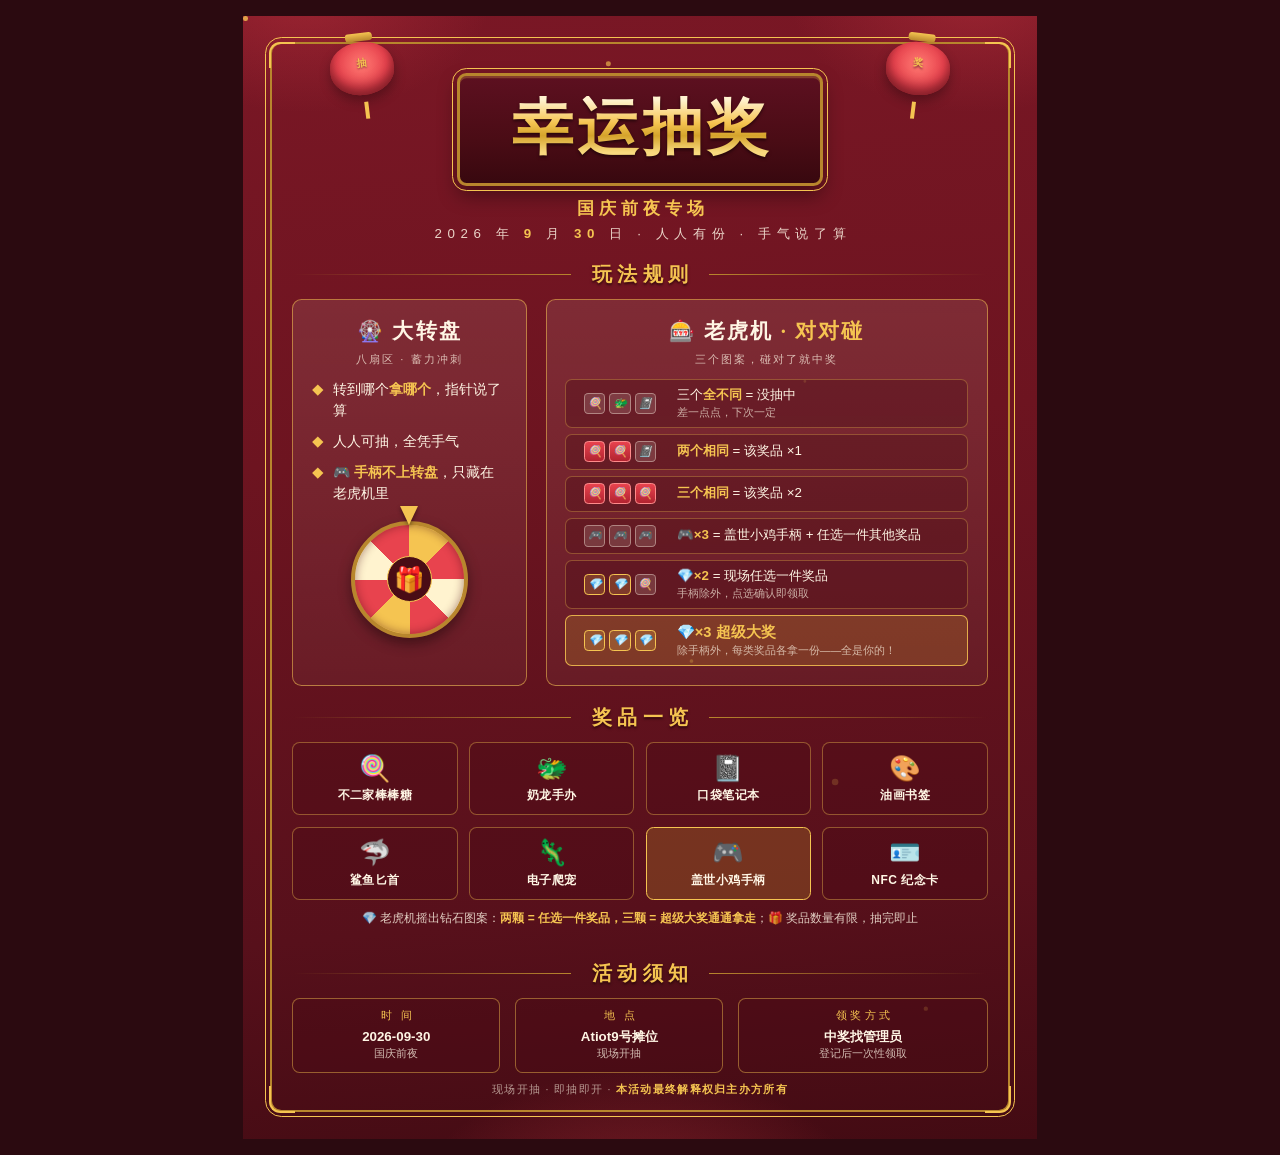
==== poster/lucky-draw-A4.html @ e407a7b1 "新增: 幸运抽奖 A4 竖版宣传海报（红金国潮庆典风） - 新增 poster/lucky-draw-A4.html：A4 竖版海报源文件，单文件 HTML 内嵌全部 CSS 无外部依赖，@page " ====
<!doctype html>
<html lang="zh-CN">
<head>
<meta charset="utf-8">
<meta name="viewport" content="width=device-width, initial-scale=1">
<title>幸运抽奖 · 国庆前夜（A4 海报）</title>
<style>
  /* ───────── 设计 token：红金国潮庆典 ─────────
     深红 #6D1420（底） · 大红 #E8434E（灯笼/点缀）
     鎏金 #F5C451（标题/金线） · 赤金 #B8862D（暗金描边）
     米白 #FFF6E5（正文） · 绛 #4A0C15（牌匾/暗部）
     字体角色：标题=宋体衬线大字 · 正文/数据=黑体        */
  :root {
    --red-deep: #6D1420;
    --red: #E8434E;
    --gold: #F5C451;
    --gold-deep: #B8862D;
    --paper: #FFF6E5;
    --maroon: #4A0C15;
    --serif: "Noto Serif SC", "Songti SC", "STSong", "SimSun", serif;
    --sans: "PingFang SC", "Microsoft YaHei", "Noto Sans SC", sans-serif;
  }
  * { box-sizing: border-box; margin: 0; padding: 0; }
  html, body { background: #2b0a10; }
  body { display: flex; justify-content: center; padding: 16px 0; }
  .poster {
    width: 210mm; height: 297mm;
    background:
      radial-gradient(ellipse 90mm 60mm at 50% 108%, rgba(232, 67, 78, .38), transparent 70%),
      radial-gradient(ellipse 70mm 45mm at 8% -2%, rgba(232, 67, 78, .30), transparent 70%),
      radial-gradient(ellipse 70mm 45mm at 92% -2%, rgba(232, 67, 78, .30), transparent 70%),
      linear-gradient(175deg, #7a1725 0%, var(--red-deep) 38%, #57101b 78%, #430b13 100%);
    color: var(--paper);
    font-family: var(--sans);
    position: relative;
    overflow: hidden;
    -webkit-print-color-adjust: exact; print-color-adjust: exact;
  }
  /* 金粉：一层 box-shadow 点阵，印刷安全 */
  .dust, .dust::after {
    content: ""; position: absolute; width: 1.2mm; height: 1.2mm; border-radius: 50%;
    background: var(--gold); opacity: .8;
    box-shadow: 38mm 30mm 0 -0.2mm rgba(245,196,81,.55), 172mm 44mm 0 0.3mm rgba(245,196,81,.4),
      26mm 118mm 0 -0.3mm rgba(245,196,81,.45), 186mm 132mm 0 -0.1mm rgba(245,196,81,.5),
      14mm 205mm 0 0.2mm rgba(245,196,81,.4), 196mm 236mm 0 -0.2mm rgba(245,196,81,.5),
      30mm 262mm 0 0 mm rgba(245,196,81,.4), 178mm 272mm 0 -0.3mm rgba(245,196,81,.45);
  }
  .dust::after {
    transform: translate(96mm, 12mm);
    box-shadow: 52mm 84mm 0 -0.3mm rgba(245,196,81,.4), 60mm 190mm 0 0.2mm rgba(245,196,81,.45),
      22mm 158mm 0 -0.2mm rgba(245,196,81,.5), 84mm 250mm 0 -0.1mm rgba(245,196,81,.4);
  }
  /* 双线金框 + 四角回纹点缀 */
  .frame {
    position: absolute; inset: 7mm;
    border: 0.7mm solid var(--gold-deep);
    outline: 0.25mm solid var(--gold);
    outline-offset: 1.3mm;
    border-radius: 3mm;
    pointer-events: none;
  }
  .frame i {
    position: absolute; width: 7mm; height: 7mm;
    border: 0.7mm solid var(--gold);
  }
  .frame i:nth-child(1) { top: -0.7mm; left: -0.7mm; border-right: none; border-bottom: none; border-radius: 3mm 0 0 0; }
  .frame i:nth-child(2) { top: -0.7mm; right: -0.7mm; border-left: none; border-bottom: none; border-radius: 0 3mm 0 0; }
  .frame i:nth-child(3) { bottom: -0.7mm; left: -0.7mm; border-right: none; border-top: none; border-radius: 0 0 0 3mm; }
  .frame i:nth-child(4) { bottom: -0.7mm; right: -0.7mm; border-left: none; border-top: none; border-radius: 0 0 3mm 0; }

  .inner { position: absolute; inset: 13mm 13mm 11mm; display: flex; flex-direction: column; }

  /* ── 头部：灯笼 + 烫金牌匾 ── */
  header { text-align: center; position: relative; padding-top: 2mm; }
  .lantern {
    position: absolute; top: -6mm; width: 17mm; height: 14mm;
    background: radial-gradient(ellipse at 50% 42%, #ff7a72 0%, var(--red) 55%, #a8222e 100%);
    border-radius: 50% / 46%;
    box-shadow: inset 0 -2mm 3mm rgba(74, 12, 21, .55), 0 1.5mm 3mm rgba(0,0,0,.3);
  }
  .lantern::before, .lantern::after { content: ""; position: absolute; left: 50%; transform: translateX(-50%); }
  .lantern::before { top: -2.4mm; width: 7mm; height: 2.2mm; background: linear-gradient(180deg, var(--gold), var(--gold-deep)); border-radius: 0.8mm; }
  .lantern::after { bottom: -6.5mm; width: 1mm; height: 4.5mm; background: var(--gold); }
  .lantern.l { left: 10mm; transform: rotate(-7deg); }
  .lantern.r { right: 10mm; transform: rotate(7deg); }
  .lantern small {
    position: absolute; top: 3.6mm; left: 0; right: 0; text-align: center;
    font-size: 7.5pt; font-weight: 700; color: var(--gold); text-shadow: 0 0.3mm 0.5mm rgba(74,12,21,.6);
  }
  .plaque {
    display: inline-block; padding: 5.5mm 13mm 6mm;
    background: linear-gradient(180deg, #5d1020, var(--maroon) 60%, #38080f);
    border: 0.8mm solid var(--gold-deep);
    outline: 0.3mm solid var(--gold);
    outline-offset: 1.1mm;
    border-radius: 2.5mm;
    box-shadow: 0 2.5mm 5mm rgba(0,0,0,.38), inset 0 0.6mm 0 rgba(245,196,81,.25);
  }
  h1 {
    font-family: var(--serif); font-weight: 900; font-size: 46pt; line-height: 1.04;
    letter-spacing: 0.06em; text-indent: 0.06em;
    background: linear-gradient(180deg, #fff3cf 6%, var(--gold) 42%, #d5a32b 62%, #f8d97e 88%);
    -webkit-background-clip: text; background-clip: text; color: transparent;
    filter: drop-shadow(0 0.7mm 0.4mm rgba(20, 2, 4, .65));
  }
  .sub {
    margin-top: 3.2mm; font-size: 12.5pt; font-weight: 700; letter-spacing: 0.3em; text-indent: 0.3em;
    color: var(--gold);
  }
  .date {
    margin-top: 1.2mm; font-size: 10pt; letter-spacing: 0.42em; text-indent: 0.42em;
    color: rgba(255, 246, 229, .85);
  }
  .date b { color: var(--gold); font-weight: 700; }

  /* ── 分节金线标题 ── */
  .sec {
    display: flex; align-items: center; gap: 4mm; margin: 4.8mm 0 3mm;
  }
  .sec::before, .sec::after { content: ""; flex: 1; height: 0.35mm; background: linear-gradient(90deg, transparent, var(--gold-deep)); }
  .sec::after { background: linear-gradient(90deg, var(--gold-deep), transparent); }
  .sec b {
    font-family: var(--serif); font-size: 15pt; font-weight: 900; color: var(--gold);
    letter-spacing: 0.28em; text-indent: 0.28em; white-space: nowrap;
    text-shadow: 0 0.4mm 0.6mm rgba(20,2,4,.6);
  }

  /* ── 玩法双卡 ── */
  .games { display: grid; grid-template-columns: 62mm 1fr; gap: 5mm; }
  .card {
    background: linear-gradient(180deg, rgba(255,246,229,.10), rgba(255,246,229,.045));
    border: 0.35mm solid rgba(245, 196, 81, .55);
    border-radius: 2.5mm;
    padding: 4.5mm 5mm 5mm;
  }
  .card h3 {
    font-family: var(--serif); font-size: 15.5pt; font-weight: 900; color: var(--paper);
    letter-spacing: 0.1em; text-align: center;
  }
  .card h3 em { font-style: normal; color: var(--gold); }
  .card .tag {
    margin: 1.8mm 0 3.2mm; text-align: center; font-size: 8.5pt; letter-spacing: 0.18em;
    color: rgba(255, 246, 229, .72);
  }
  .card ul { list-style: none; display: grid; gap: 2.6mm; }
  .card li {
    position: relative; padding-left: 5.5mm; font-size: 10.5pt; line-height: 1.5;
  }
  .card li::before {
    content: ""; position: absolute; left: 0.6mm; top: 1.9mm;
    width: 2mm; height: 2mm; transform: rotate(45deg);
    background: var(--gold);
  }
  .card li b { color: var(--gold); }
  /* 迷你转盘（纯 CSS 装饰，补大转盘卡片下部留白） */
  .mini-wheel {
    margin: 4.5mm auto 0.5mm; width: 31mm; height: 31mm; border-radius: 50%;
    background: conic-gradient(
      var(--gold) 0 45deg, var(--red) 0 90deg, #fff3cf 0 135deg, var(--red) 0 180deg,
      var(--gold) 0 225deg, var(--red) 0 270deg, #fff3cf 0 315deg, var(--red) 0 360deg);
    border: 1.2mm solid var(--gold-deep);
    box-shadow: 0 1.5mm 3.5mm rgba(0, 0, 0, .4), inset 0 0 2.5mm rgba(74, 12, 21, .45);
    position: relative;
  }
  .mini-wheel::after {
    content: "🎁"; position: absolute; inset: 0; margin: auto;
    width: 11.5mm; height: 11.5mm; border-radius: 50%;
    background: var(--maroon); border: 0.5mm solid var(--gold);
    display: grid; place-items: center; font-size: 6.5mm;
  }
  .mini-wheel .ptr {
    position: absolute; top: -5mm; left: 50%; transform: translateX(-50%);
    width: 0; height: 0; border: 2.6mm solid transparent; border-top: 5.2mm solid var(--gold);
    filter: drop-shadow(0 0.6mm 0.6mm rgba(0, 0, 0, .45));
  }

  /* 对对碰规则表 */
  .rules { display: grid; gap: 1.6mm; }
  .rule {
    display: grid; grid-template-columns: 24mm 1fr; align-items: center; gap: 3mm;
    background: rgba(74, 12, 21, .35);
    border: 0.25mm solid rgba(245, 196, 81, .32);
    border-radius: 1.8mm; padding: 1.7mm 3mm 1.7mm 2.2mm;
  }
  .rule.hot { border-color: rgba(245, 196, 81, .85); background: rgba(184, 134, 45, .28); }
  .combo { display: flex; gap: 1.1mm; justify-content: center; }
  .combo .t {
    width: 5.6mm; height: 5.6mm; border-radius: 1.1mm;
    background: rgba(255, 246, 229, .14);
    border: 0.25mm solid rgba(255, 246, 229, .4);
    display: grid; place-items: center; font-size: 8.5pt; line-height: 1;
  }
  .combo .t.on { background: linear-gradient(180deg, var(--red), #b22330); border-color: #ff8b8b; }
  .combo .t.dm { background: rgba(245, 196, 81, .2); border-color: var(--gold); }
  .rule .what { font-size: 10pt; line-height: 1.42; }
  .rule .what b { color: var(--gold); }
  .rule .what small { display: block; font-size: 8pt; color: rgba(255, 246, 229, .68); }
  .rule.big .what b { font-size: 11pt; }

  /* ── 奖品墙 ── */
  .wall { display: grid; grid-template-columns: repeat(4, 1fr); gap: 3mm; }
  .prize {
    background: rgba(74, 12, 21, .32);
    border: 0.3mm solid rgba(245, 196, 81, .4);
    border-radius: 2mm;
    padding: 2.8mm 1mm 2.6mm;
    text-align: center;
  }
  .prize .e { display: block; font-size: 19pt; line-height: 1.15; }
  .prize .n { display: block; margin-top: 1.2mm; font-size: 9pt; font-weight: 600; letter-spacing: 0.04em; }
  .prize.jp { border-color: var(--gold); background: rgba(184, 134, 45, .3); }
  .wall-note {
    margin-top: 2.8mm; text-align: center; font-size: 9pt; color: rgba(255, 246, 229, .82);
  }
  .wall-note b { color: var(--gold); }

  /* ── 底栏 ── */
  footer { margin-top: auto; }
  .info { display: grid; grid-template-columns: 1fr 1fr 1.2fr; gap: 4mm; }
  .info .cell {
    border: 0.3mm solid rgba(245, 196, 81, .45); border-radius: 2mm;
    padding: 2.6mm 3mm; text-align: center;
    background: rgba(74, 12, 21, .3);
  }
  .info .k { font-size: 8pt; letter-spacing: 0.3em; text-indent: 0.3em; color: var(--gold); }
  .info .v { margin-top: 1.2mm; font-size: 10pt; font-weight: 700; line-height: 1.4; }
  .info .v small { display: block; font-size: 8.5pt; font-weight: 400; color: rgba(255, 246, 229, .75); }
  .fine {
    margin-top: 2.6mm; text-align: center; font-size: 8pt; letter-spacing: 0.12em;
    color: rgba(255, 246, 229, .6);
  }
  .fine b { color: var(--gold); font-weight: 700; }

  /* A4 打印：一页铺满 */
  @page { size: A4 portrait; margin: 0; }
  @media print {
    body { padding: 0; background: none; }
    .poster { width: 210mm; height: 297mm; }
  }
</style>
</head>
<body>
<div class="poster">
  <div class="dust"></div>
  <div class="frame"><i></i><i></i><i></i><i></i></div>
  <div class="inner">

    <header>
      <span class="lantern l"><small>抽</small></span>
      <span class="lantern r"><small>奖</small></span>
      <div class="plaque"><h1>幸运抽奖</h1></div>
      <p class="sub">国庆前夜专场</p>
      <p class="date">2026 年 <b>9</b> 月 <b>30</b> 日 · 人人有份 · 手气说了算</p>
    </header>

    <div class="sec"><b>玩法规则</b></div>
    <section class="games">
      <article class="card">
        <h3>🎡 大转盘</h3>
        <p class="tag">八扇区 · 蓄力冲刺</p>
        <ul>
          <li>转到哪个<b>拿哪个</b>，指针说了算</li>
          <li>人人可抽，全凭手气</li>
          <li><b>🎮 手柄不上转盘</b>，只藏在老虎机里</li>
        </ul>
        <div class="mini-wheel"><i class="ptr"></i></div>
      </article>
      <article class="card">
        <h3>🎰 老虎机 <em>· 对对碰</em></h3>
        <p class="tag">三个图案，碰对了就中奖</p>
        <div class="rules">
          <div class="rule">
            <span class="combo"><i class="t">🍭</i><i class="t">🐲</i><i class="t">📓</i></span>
            <span class="what">三个<b>全不同</b> = 没抽中<small>差一点点，下次一定</small></span>
          </div>
          <div class="rule">
            <span class="combo"><i class="t on">🍭</i><i class="t on">🍭</i><i class="t">📓</i></span>
            <span class="what"><b>两个相同</b> = 该奖品 ×1</span>
          </div>
          <div class="rule">
            <span class="combo"><i class="t on">🍭</i><i class="t on">🍭</i><i class="t on">🍭</i></span>
            <span class="what"><b>三个相同</b> = 该奖品 ×2</span>
          </div>
          <div class="rule">
            <span class="combo"><i class="t">🎮</i><i class="t">🎮</i><i class="t">🎮</i></span>
            <span class="what"><b>🎮×3</b> = 盖世小鸡手柄 + 任选一件其他奖品</span>
          </div>
          <div class="rule">
            <span class="combo"><i class="t dm">💎</i><i class="t dm">💎</i><i class="t">🍭</i></span>
            <span class="what"><b>💎×2</b> = 现场任选一件奖品<small>手柄除外，点选确认即领取</small></span>
          </div>
          <div class="rule big hot">
            <span class="combo"><i class="t dm">💎</i><i class="t dm">💎</i><i class="t dm">💎</i></span>
            <span class="what"><b>💎×3 超级大奖</b><small>除手柄外，每类奖品各拿一份——全是你的！</small></span>
          </div>
        </div>
      </article>
    </section>

    <div class="sec"><b>奖品一览</b></div>
    <section>
      <div class="wall">
        <div class="prize"><span class="e">🍭</span><span class="n">不二家棒棒糖</span></div>
        <div class="prize"><span class="e">🐲</span><span class="n">奶龙手办</span></div>
        <div class="prize"><span class="e">📓</span><span class="n">口袋笔记本</span></div>
        <div class="prize"><span class="e">🎨</span><span class="n">油画书签</span></div>
        <div class="prize"><span class="e">🦈</span><span class="n">鲨鱼匕首</span></div>
        <div class="prize"><span class="e">🦎</span><span class="n">电子爬宠</span></div>
        <div class="prize jp"><span class="e">🎮</span><span class="n">盖世小鸡手柄</span></div>
        <div class="prize"><span class="e">🪪</span><span class="n">NFC 纪念卡</span></div>
      </div>
      <p class="wall-note">💎 老虎机摇出钻石图案：<b>两颗 = 任选一件奖品，三颗 = 超级大奖通通拿走</b>；🎁 奖品数量有限，抽完即止</p>
    </section>

    <footer>
      <div class="sec"><b>活动须知</b></div>
      <div class="info">
        <div class="cell">
          <p class="k">时 间</p>
          <p class="v">2026-09-30<small>国庆前夜</small></p>
        </div>
        <div class="cell">
          <p class="k">地 点</p>
          <p class="v">Atiot9号摊位<small>现场开抽</small></p>
        </div>
        <div class="cell">
          <p class="k">领奖方式</p>
          <p class="v">中奖找管理员<small>登记后一次性领取</small></p>
        </div>
      </div>
      <p class="fine">现场开抽 · 即抽即开 · <b>本活动最终解释权归主办方所有</b></p>
    </footer>

  </div>
</div>
</body>
</html>
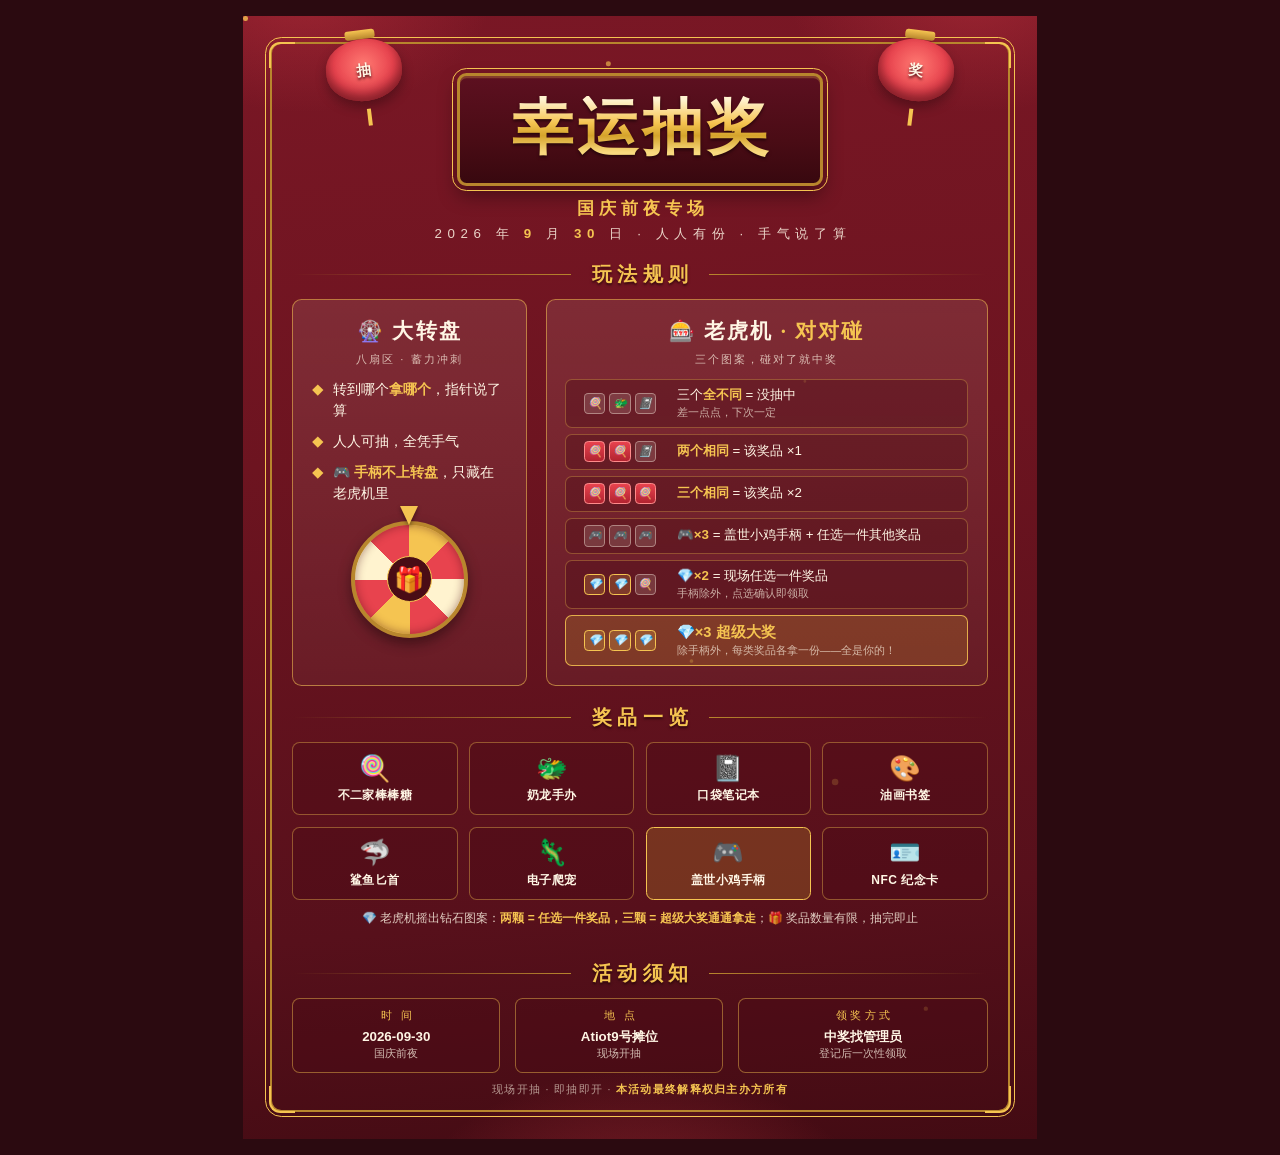
==== commit 2a86b8c7: "修复: 海报灯笼"抽奖"二字彩印可读性——放大灯笼并改米白特粗字 - 灯笼 17×14mm → 20×16.5mm，左右边距 10mm→9mm、顶部微调，顶盖随主体 7×2.2→8×2.4mm - 灯" ====
--- a/poster/lucky-draw-A4.html
+++ b/poster/lucky-draw-A4.html
@@ -73,19 +73,20 @@
   /* ── 头部：灯笼 + 烫金牌匾 ── */
   header { text-align: center; position: relative; padding-top: 2mm; }
   .lantern {
-    position: absolute; top: -6mm; width: 17mm; height: 14mm;
+    position: absolute; top: -7mm; width: 20mm; height: 16.5mm;
     background: radial-gradient(ellipse at 50% 42%, #ff7a72 0%, var(--red) 55%, #a8222e 100%);
     border-radius: 50% / 46%;
     box-shadow: inset 0 -2mm 3mm rgba(74, 12, 21, .55), 0 1.5mm 3mm rgba(0,0,0,.3);
   }
   .lantern::before, .lantern::after { content: ""; position: absolute; left: 50%; transform: translateX(-50%); }
-  .lantern::before { top: -2.4mm; width: 7mm; height: 2.2mm; background: linear-gradient(180deg, var(--gold), var(--gold-deep)); border-radius: 0.8mm; }
+  .lantern::before { top: -2.4mm; width: 8mm; height: 2.4mm; background: linear-gradient(180deg, var(--gold), var(--gold-deep)); border-radius: 0.8mm; }
   .lantern::after { bottom: -6.5mm; width: 1mm; height: 4.5mm; background: var(--gold); }
-  .lantern.l { left: 10mm; transform: rotate(-7deg); }
-  .lantern.r { right: 10mm; transform: rotate(7deg); }
+  .lantern.l { left: 9mm; transform: rotate(-7deg); }
+  .lantern.r { right: 9mm; transform: rotate(7deg); }
   .lantern small {
-    position: absolute; top: 3.6mm; left: 0; right: 0; text-align: center;
-    font-size: 7.5pt; font-weight: 700; color: var(--gold); text-shadow: 0 0.3mm 0.5mm rgba(74,12,21,.6);
+    position: absolute; top: 5.8mm; left: 0; right: 0; text-align: center;
+    font-size: 11pt; font-weight: 900; color: var(--paper);
+    text-shadow: 0 0.5mm 0.7mm rgba(58, 6, 12, .85);
   }
   .plaque {
     display: inline-block; padding: 5.5mm 13mm 6mm;
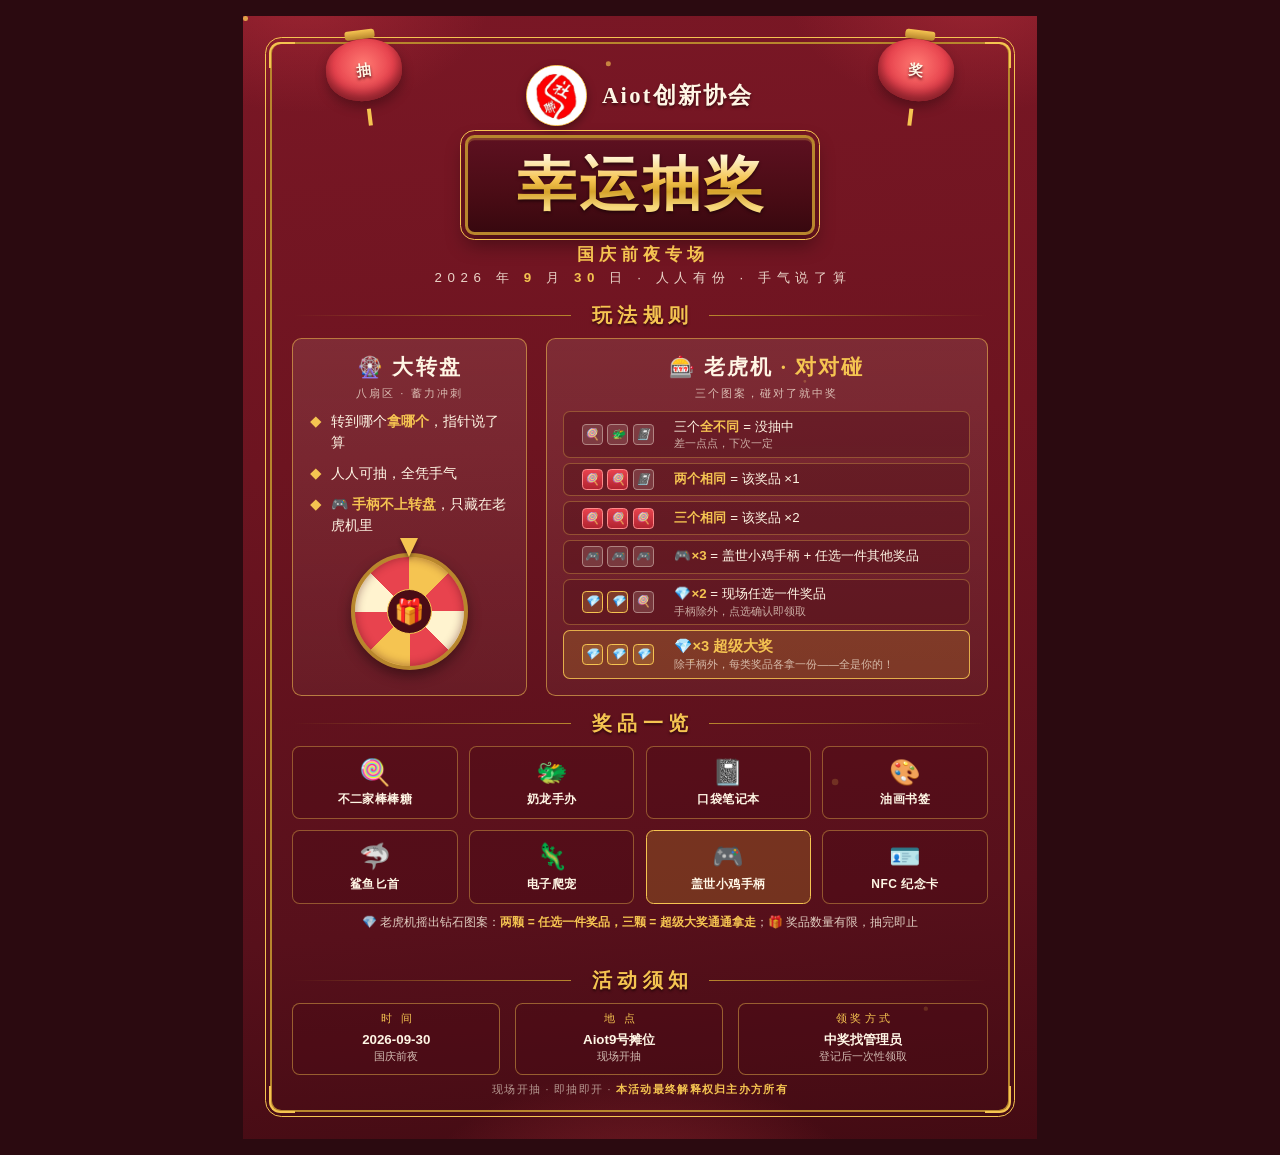
==== commit 2920d2d8: "新增: 海报头部主办方标识——白圆徽章红印章 logo + Aiot创新协会名称 - HTML 头部新增主办方标识行：16mm 白圆徽章（金描边）内嵌协会红印章   logo（base64 内嵌，保持" ====
--- a/poster/lucky-draw-A4.html
+++ b/poster/lucky-draw-A4.html
@@ -70,8 +70,20 @@
 
   .inner { position: absolute; inset: 13mm 13mm 11mm; display: flex; flex-direction: column; }
 
-  /* ── 头部：灯笼 + 烫金牌匾 ── */
-  header { text-align: center; position: relative; padding-top: 2mm; }
+  /* ── 头部：主办方标识 + 灯笼 + 烫金牌匾 ── */
+  header { text-align: center; position: relative; padding-top: 0; }
+  /* 主办方标识：白圆徽章衬红印章 logo，配协会全称，尺寸给足保证印刷可读 */
+  .org { display: flex; align-items: center; justify-content: center; gap: 4mm; margin: 0 0 2.6mm; }
+  .org-logo {
+    width: 16mm; height: 16mm; border-radius: 50%; overflow: hidden;
+    background: #fff; border: 0.45mm solid var(--gold); flex: none;
+    box-shadow: 0 1mm 2.5mm rgba(0, 0, 0, .35);
+  }
+  .org-logo img { width: 118%; height: 118%; margin: -9%; display: block; }
+  .org-name {
+    font-family: var(--serif); font-size: 17pt; font-weight: 900; letter-spacing: 0.1em;
+    color: var(--paper); text-shadow: 0 0.5mm 0.8mm rgba(20, 2, 4, .6);
+  }
   .lantern {
     position: absolute; top: -7mm; width: 20mm; height: 16.5mm;
     background: radial-gradient(ellipse at 50% 42%, #ff7a72 0%, var(--red) 55%, #a8222e 100%);
@@ -89,7 +101,7 @@
     text-shadow: 0 0.5mm 0.7mm rgba(58, 6, 12, .85);
   }
   .plaque {
-    display: inline-block; padding: 5.5mm 13mm 6mm;
+    display: inline-block; padding: 4mm 12mm 4.5mm;
     background: linear-gradient(180deg, #5d1020, var(--maroon) 60%, #38080f);
     border: 0.8mm solid var(--gold-deep);
     outline: 0.3mm solid var(--gold);
@@ -98,25 +110,25 @@
     box-shadow: 0 2.5mm 5mm rgba(0,0,0,.38), inset 0 0.6mm 0 rgba(245,196,81,.25);
   }
   h1 {
-    font-family: var(--serif); font-weight: 900; font-size: 46pt; line-height: 1.04;
+    font-family: var(--serif); font-weight: 900; font-size: 44pt; line-height: 1.04;
     letter-spacing: 0.06em; text-indent: 0.06em;
     background: linear-gradient(180deg, #fff3cf 6%, var(--gold) 42%, #d5a32b 62%, #f8d97e 88%);
     -webkit-background-clip: text; background-clip: text; color: transparent;
     filter: drop-shadow(0 0.7mm 0.4mm rgba(20, 2, 4, .65));
   }
   .sub {
-    margin-top: 3.2mm; font-size: 12.5pt; font-weight: 700; letter-spacing: 0.3em; text-indent: 0.3em;
+    margin-top: 2.4mm; font-size: 12.5pt; font-weight: 700; letter-spacing: 0.3em; text-indent: 0.3em;
     color: var(--gold);
   }
   .date {
-    margin-top: 1.2mm; font-size: 10pt; letter-spacing: 0.42em; text-indent: 0.42em;
+    margin-top: 1mm; font-size: 10pt; letter-spacing: 0.42em; text-indent: 0.42em;
     color: rgba(255, 246, 229, .85);
   }
   .date b { color: var(--gold); font-weight: 700; }
 
   /* ── 分节金线标题 ── */
   .sec {
-    display: flex; align-items: center; gap: 4mm; margin: 4.8mm 0 3mm;
+    display: flex; align-items: center; gap: 4mm; margin: 3.8mm 0 2.4mm;
   }
   .sec::before, .sec::after { content: ""; flex: 1; height: 0.35mm; background: linear-gradient(90deg, transparent, var(--gold-deep)); }
   .sec::after { background: linear-gradient(90deg, var(--gold-deep), transparent); }
@@ -132,7 +144,7 @@
     background: linear-gradient(180deg, rgba(255,246,229,.10), rgba(255,246,229,.045));
     border: 0.35mm solid rgba(245, 196, 81, .55);
     border-radius: 2.5mm;
-    padding: 4.5mm 5mm 5mm;
+    padding: 3.8mm 4.4mm 4.2mm;
   }
   .card h3 {
     font-family: var(--serif); font-size: 15.5pt; font-weight: 900; color: var(--paper);
@@ -140,7 +152,7 @@
   }
   .card h3 em { font-style: normal; color: var(--gold); }
   .card .tag {
-    margin: 1.8mm 0 3.2mm; text-align: center; font-size: 8.5pt; letter-spacing: 0.18em;
+    margin: 1.4mm 0 2.6mm; text-align: center; font-size: 8.5pt; letter-spacing: 0.18em;
     color: rgba(255, 246, 229, .72);
   }
   .card ul { list-style: none; display: grid; gap: 2.6mm; }
@@ -176,12 +188,12 @@
   }
 
   /* 对对碰规则表 */
-  .rules { display: grid; gap: 1.6mm; }
+  .rules { display: grid; gap: 1.3mm; }
   .rule {
     display: grid; grid-template-columns: 24mm 1fr; align-items: center; gap: 3mm;
     background: rgba(74, 12, 21, .35);
     border: 0.25mm solid rgba(245, 196, 81, .32);
-    border-radius: 1.8mm; padding: 1.7mm 3mm 1.7mm 2.2mm;
+    border-radius: 1.8mm; padding: 1.4mm 3mm 1.4mm 2.2mm;
   }
   .rule.hot { border-color: rgba(245, 196, 81, .85); background: rgba(184, 134, 45, .28); }
   .combo { display: flex; gap: 1.1mm; justify-content: center; }
@@ -220,14 +232,14 @@
   .info { display: grid; grid-template-columns: 1fr 1fr 1.2fr; gap: 4mm; }
   .info .cell {
     border: 0.3mm solid rgba(245, 196, 81, .45); border-radius: 2mm;
-    padding: 2.6mm 3mm; text-align: center;
+    padding: 2.2mm 3mm; text-align: center;
     background: rgba(74, 12, 21, .3);
   }
   .info .k { font-size: 8pt; letter-spacing: 0.3em; text-indent: 0.3em; color: var(--gold); }
   .info .v { margin-top: 1.2mm; font-size: 10pt; font-weight: 700; line-height: 1.4; }
   .info .v small { display: block; font-size: 8.5pt; font-weight: 400; color: rgba(255, 246, 229, .75); }
   .fine {
-    margin-top: 2.6mm; text-align: center; font-size: 8pt; letter-spacing: 0.12em;
+    margin-top: 2.2mm; text-align: center; font-size: 8pt; letter-spacing: 0.12em;
     color: rgba(255, 246, 229, .6);
   }
   .fine b { color: var(--gold); font-weight: 700; }
@@ -247,6 +259,10 @@
   <div class="inner">
 
     <header>
+      <div class="org">
+        <span class="org-logo"><img src="[data-uri]" alt="Aiot创新协会"></span>
+        <span class="org-name">Aiot创新协会</span>
+      </div>
       <span class="lantern l"><small>抽</small></span>
       <span class="lantern r"><small>奖</small></span>
       <div class="plaque"><h1>幸运抽奖</h1></div>
@@ -322,7 +338,7 @@
         </div>
         <div class="cell">
           <p class="k">地 点</p>
-          <p class="v">Atiot9号摊位<small>现场开抽</small></p>
+          <p class="v">Aiot9号摊位<small>现场开抽</small></p>
         </div>
         <div class="cell">
           <p class="k">领奖方式</p>
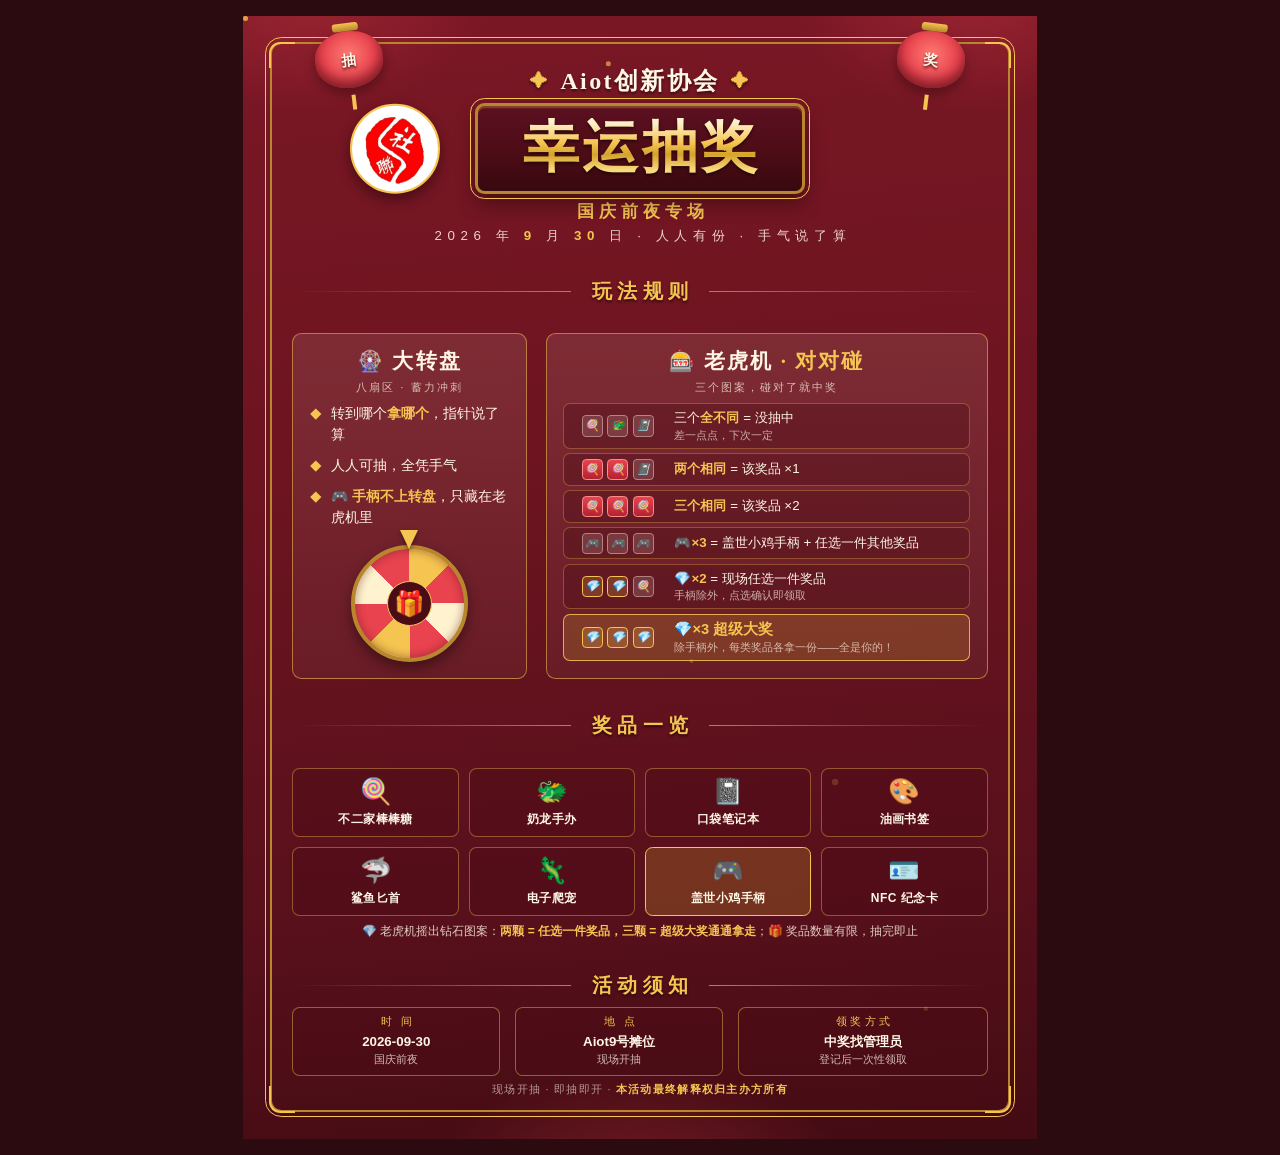
==== commit e30c9899: "优化: 印章移至牌匾左侧成独立徽章，版面间距收紧并修复页底空隙 - 头部移除红印章 logo，仅留"✦ Aiot创新协会 ✦"（18pt 衬线粗体+金色✦装饰星） - 印章改为 24mm 白圆金边徽章" ====
--- a/poster/lucky-draw-A4.html
+++ b/poster/lucky-draw-A4.html
@@ -68,40 +68,46 @@
   .frame i:nth-child(3) { bottom: -0.7mm; left: -0.7mm; border-right: none; border-top: none; border-radius: 0 0 0 3mm; }
   .frame i:nth-child(4) { bottom: -0.7mm; right: -0.7mm; border-left: none; border-top: none; border-radius: 0 0 3mm 0; }
 
-  .inner { position: absolute; inset: 13mm 13mm 11mm; display: flex; flex-direction: column; }
+  .inner { position: absolute; inset: 13mm 13mm 11mm; display: flex; flex-direction: column; justify-content: space-between; }
 
   /* ── 头部：主办方标识 + 灯笼 + 烫金牌匾 ── */
   header { text-align: center; position: relative; padding-top: 0; }
   /* 主办方标识：白圆徽章衬红印章 logo，配协会全称，尺寸给足保证印刷可读 */
-  .org { display: flex; align-items: center; justify-content: center; gap: 4mm; margin: 0 0 2.6mm; }
-  .org-logo {
-    width: 16mm; height: 16mm; border-radius: 50%; overflow: hidden;
-    background: #fff; border: 0.45mm solid var(--gold); flex: none;
-    box-shadow: 0 1mm 2.5mm rgba(0, 0, 0, .35);
-  }
-  .org-logo img { width: 118%; height: 118%; margin: -9%; display: block; }
+  .org { display: flex; align-items: center; justify-content: center; gap: 4mm; margin: 0 0 1.6mm; }
+  .org-name::before, .org-name::after {
+    content: "\2726"; color: var(--gold); font-size: 0.72em; vertical-align: 0.12em; margin: 0 3mm;
+  }
+  /* 合作方印章 logo：绝对定位锚在牌匾左缘外侧，牌匾保持页面正中不动 */
+  .plaque { position: relative; }
+  .seal-logo {
+    position: absolute; right: calc(100% + 10mm); top: 50%; transform: translateY(-50%);
+    width: 24mm; height: 24mm; border-radius: 50%;
+    background: #fff url("[data-uri]") center / 118% 118% no-repeat;
+    border: 0.55mm solid var(--gold);
+    box-shadow: 0 1.5mm 3.5mm rgba(0, 0, 0, .4);
+  }
   .org-name {
-    font-family: var(--serif); font-size: 17pt; font-weight: 900; letter-spacing: 0.1em;
+    font-family: var(--serif); font-size: 18pt; font-weight: 900; letter-spacing: 0.1em;
     color: var(--paper); text-shadow: 0 0.5mm 0.8mm rgba(20, 2, 4, .6);
   }
   .lantern {
-    position: absolute; top: -7mm; width: 20mm; height: 16.5mm;
+    position: absolute; top: -9mm; width: 18mm; height: 15mm;
     background: radial-gradient(ellipse at 50% 42%, #ff7a72 0%, var(--red) 55%, #a8222e 100%);
     border-radius: 50% / 46%;
     box-shadow: inset 0 -2mm 3mm rgba(74, 12, 21, .55), 0 1.5mm 3mm rgba(0,0,0,.3);
   }
   .lantern::before, .lantern::after { content: ""; position: absolute; left: 50%; transform: translateX(-50%); }
-  .lantern::before { top: -2.4mm; width: 8mm; height: 2.4mm; background: linear-gradient(180deg, var(--gold), var(--gold-deep)); border-radius: 0.8mm; }
-  .lantern::after { bottom: -6.5mm; width: 1mm; height: 4.5mm; background: var(--gold); }
-  .lantern.l { left: 9mm; transform: rotate(-7deg); }
-  .lantern.r { right: 9mm; transform: rotate(7deg); }
+  .lantern::before { top: -2.2mm; width: 7mm; height: 2.2mm; background: linear-gradient(180deg, var(--gold), var(--gold-deep)); border-radius: 0.8mm; }
+  .lantern::after { bottom: -6mm; width: 1mm; height: 4mm; background: var(--gold); }
+  .lantern.l { left: 6mm; transform: rotate(-7deg); }
+  .lantern.r { right: 6mm; transform: rotate(7deg); }
   .lantern small {
-    position: absolute; top: 5.8mm; left: 0; right: 0; text-align: center;
+    position: absolute; top: 5.2mm; left: 0; right: 0; text-align: center;
     font-size: 11pt; font-weight: 900; color: var(--paper);
     text-shadow: 0 0.5mm 0.7mm rgba(58, 6, 12, .85);
   }
   .plaque {
-    display: inline-block; padding: 4mm 12mm 4.5mm;
+    display: inline-block; padding: 3.2mm 11mm 3.8mm;
     background: linear-gradient(180deg, #5d1020, var(--maroon) 60%, #38080f);
     border: 0.8mm solid var(--gold-deep);
     outline: 0.3mm solid var(--gold);
@@ -110,14 +116,14 @@
     box-shadow: 0 2.5mm 5mm rgba(0,0,0,.38), inset 0 0.6mm 0 rgba(245,196,81,.25);
   }
   h1 {
-    font-family: var(--serif); font-weight: 900; font-size: 44pt; line-height: 1.04;
+    font-family: var(--serif); font-weight: 900; font-size: 42pt; line-height: 1.04;
     letter-spacing: 0.06em; text-indent: 0.06em;
     background: linear-gradient(180deg, #fff3cf 6%, var(--gold) 42%, #d5a32b 62%, #f8d97e 88%);
     -webkit-background-clip: text; background-clip: text; color: transparent;
     filter: drop-shadow(0 0.7mm 0.4mm rgba(20, 2, 4, .65));
   }
   .sub {
-    margin-top: 2.4mm; font-size: 12.5pt; font-weight: 700; letter-spacing: 0.3em; text-indent: 0.3em;
+    margin-top: 2mm; font-size: 12.5pt; font-weight: 700; letter-spacing: 0.3em; text-indent: 0.3em;
     color: var(--gold);
   }
   .date {
@@ -128,7 +134,7 @@
 
   /* ── 分节金线标题 ── */
   .sec {
-    display: flex; align-items: center; gap: 4mm; margin: 3.8mm 0 2.4mm;
+    display: flex; align-items: center; gap: 4mm; margin: 3mm 0 2mm;
   }
   .sec::before, .sec::after { content: ""; flex: 1; height: 0.35mm; background: linear-gradient(90deg, transparent, var(--gold-deep)); }
   .sec::after { background: linear-gradient(90deg, var(--gold-deep), transparent); }
@@ -144,7 +150,7 @@
     background: linear-gradient(180deg, rgba(255,246,229,.10), rgba(255,246,229,.045));
     border: 0.35mm solid rgba(245, 196, 81, .55);
     border-radius: 2.5mm;
-    padding: 3.8mm 4.4mm 4.2mm;
+    padding: 3.4mm 4.4mm 3.8mm;
   }
   .card h3 {
     font-family: var(--serif); font-size: 15.5pt; font-weight: 900; color: var(--paper);
@@ -152,7 +158,7 @@
   }
   .card h3 em { font-style: normal; color: var(--gold); }
   .card .tag {
-    margin: 1.4mm 0 2.6mm; text-align: center; font-size: 8.5pt; letter-spacing: 0.18em;
+    margin: 1.2mm 0 2.2mm; text-align: center; font-size: 8.5pt; letter-spacing: 0.18em;
     color: rgba(255, 246, 229, .72);
   }
   .card ul { list-style: none; display: grid; gap: 2.6mm; }
@@ -188,12 +194,12 @@
   }
 
   /* 对对碰规则表 */
-  .rules { display: grid; gap: 1.3mm; }
+  .rules { display: grid; gap: 1.15mm; }
   .rule {
     display: grid; grid-template-columns: 24mm 1fr; align-items: center; gap: 3mm;
     background: rgba(74, 12, 21, .35);
     border: 0.25mm solid rgba(245, 196, 81, .32);
-    border-radius: 1.8mm; padding: 1.4mm 3mm 1.4mm 2.2mm;
+    border-radius: 1.8mm; padding: 1.25mm 3mm 1.25mm 2.2mm;
   }
   .rule.hot { border-color: rgba(245, 196, 81, .85); background: rgba(184, 134, 45, .28); }
   .combo { display: flex; gap: 1.1mm; justify-content: center; }
@@ -211,35 +217,35 @@
   .rule.big .what b { font-size: 11pt; }
 
   /* ── 奖品墙 ── */
-  .wall { display: grid; grid-template-columns: repeat(4, 1fr); gap: 3mm; }
+  .wall { display: grid; grid-template-columns: repeat(4, 1fr); gap: 2.6mm; }
   .prize {
     background: rgba(74, 12, 21, .32);
     border: 0.3mm solid rgba(245, 196, 81, .4);
     border-radius: 2mm;
-    padding: 2.8mm 1mm 2.6mm;
+    padding: 2.3mm 1mm 2.1mm;
     text-align: center;
   }
   .prize .e { display: block; font-size: 19pt; line-height: 1.15; }
   .prize .n { display: block; margin-top: 1.2mm; font-size: 9pt; font-weight: 600; letter-spacing: 0.04em; }
   .prize.jp { border-color: var(--gold); background: rgba(184, 134, 45, .3); }
   .wall-note {
-    margin-top: 2.8mm; text-align: center; font-size: 9pt; color: rgba(255, 246, 229, .82);
+    margin-top: 1.8mm; text-align: center; font-size: 9pt; color: rgba(255, 246, 229, .82);
   }
   .wall-note b { color: var(--gold); }
 
   /* ── 底栏 ── */
-  footer { margin-top: auto; }
+  footer { margin-top: 0; }
   .info { display: grid; grid-template-columns: 1fr 1fr 1.2fr; gap: 4mm; }
   .info .cell {
     border: 0.3mm solid rgba(245, 196, 81, .45); border-radius: 2mm;
-    padding: 2.2mm 3mm; text-align: center;
+    padding: 1.9mm 3mm; text-align: center;
     background: rgba(74, 12, 21, .3);
   }
   .info .k { font-size: 8pt; letter-spacing: 0.3em; text-indent: 0.3em; color: var(--gold); }
   .info .v { margin-top: 1.2mm; font-size: 10pt; font-weight: 700; line-height: 1.4; }
   .info .v small { display: block; font-size: 8.5pt; font-weight: 400; color: rgba(255, 246, 229, .75); }
   .fine {
-    margin-top: 2.2mm; text-align: center; font-size: 8pt; letter-spacing: 0.12em;
+    margin-top: 1.8mm; text-align: center; font-size: 8pt; letter-spacing: 0.12em;
     color: rgba(255, 246, 229, .6);
   }
   .fine b { color: var(--gold); font-weight: 700; }
@@ -259,13 +265,10 @@
   <div class="inner">
 
     <header>
-      <div class="org">
-        <span class="org-logo"><img src="[data-uri]" alt="Aiot创新协会"></span>
-        <span class="org-name">Aiot创新协会</span>
-      </div>
+      <div class="org"><span class="org-name">Aiot创新协会</span></div>
       <span class="lantern l"><small>抽</small></span>
       <span class="lantern r"><small>奖</small></span>
-      <div class="plaque"><h1>幸运抽奖</h1></div>
+      <div class="plaque"><span class="seal-logo"></span><h1>幸运抽奖</h1></div>
       <p class="sub">国庆前夜专场</p>
       <p class="date">2026 年 <b>9</b> 月 <b>30</b> 日 · 人人有份 · 手气说了算</p>
     </header>
